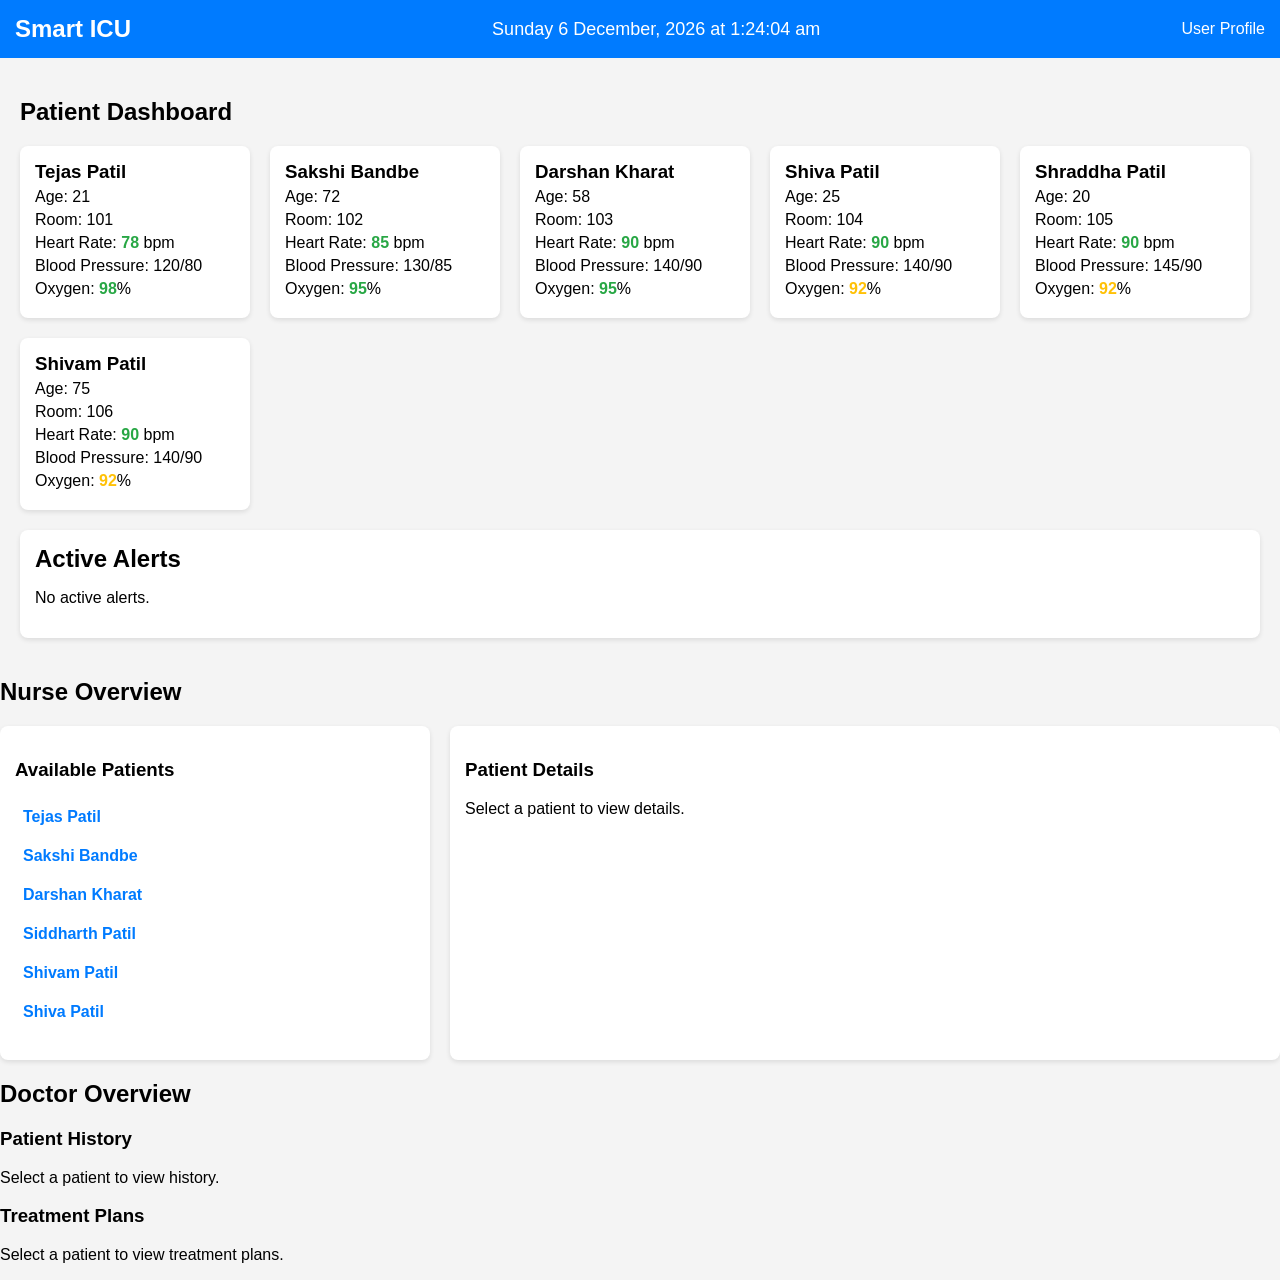
==== index.html @ 3cea61dc "add all files" ====
<!DOCTYPE html>
<html lang="en">
<head>
    <meta charset="UTF-8">
    <meta name="viewport" content="width=device-width, initial-scale=1.0">
    <title>Smart ICU Monitoring System</title>
    <link rel="stylesheet" href="styles.css">
</head>
<body>
    <header>
        <div class="logo">Smart ICU</div>
        <div class="date-time" id="dateTime"></div>
        <div class="user-profile">User Profile</div>
    </header>

    <main>
        <section class="dashboard">
            <h1>Patient Dashboard</h1>
            <div class="patient-cards" id="patientCards">
                </div>
        </section>

        <section class="alerts">
            <h2>Active Alerts</h2>
            <ul id="alertList">
                </ul>
        </section>
    </main>
    <section class="nurse">
        <h2>Nurse Overview</h2>
        <div class="nurse-dashboard">
            <div class="available-patients">
                <h3>Available Patients</h3>
                <ul>
                   <li><a href="#">Tejas Patil</a></li>
                    <li><a href="#">Sakshi Bandbe</a></li>
                    <li><a href="#">Darshan Kharat</a></li>
                    <li><a href="#">Siddharth Patil</a></li>
                    <li><a href="#">Shivam Patil</a></li>   
                    <li><a href="#">Shiva Patil</a></li>
                </ul>
            </div>
            <div class="patient-details">
                <h3>Patient Details</h3>
                <div id="patientDetails">
                    <p>Select a patient to view details.</p>
                </div>
            </div>
        </div>
    </section>

    <section class="doctor">
        <h2>Doctor Overview</h2>
        <div class="doctor-dashboard">
            <div class="patient-history">
                <h3>Patient History</h3>
                <p>Select a patient to view history.</p>
            </div>
            <div class="treatment-plans">
                <h3>Treatment Plans</h3>
                <p>Select a patient to view treatment plans.</p>
            </div>
        </div>
    </section>
    <script src="script.js"></script>
</body>
</html>
---- styles.css ----
body {
    font-family: Arial, sans-serif;
    margin: 0;
    padding: 0;
    background-color: #f4f4f4;
}

header {
    background-color: #007BFF;
    color: white;
    padding: 15px;
    display: flex;
    justify-content: space-between;
    align-items: center;
}

.logo {
    font-size: 24px;
    font-weight: bold;
}

.date-time {
    font-size: 18px;
}

.user-profile {
    cursor: pointer;
}

main {
    padding: 20px;
}

.dashboard {
    margin-bottom: 20px;
}

.patient-cards {
    display: flex;
    flex-wrap: wrap;
    gap: 20px;
}

.patient-card {
    background-color: white;
    border-radius: 8px;
    box-shadow: 0 2px 5px rgba(0, 0, 0, 0.1);
    padding: 15px;
    width: 200px;
}

.patient-card h3 {
    margin: 0;
}

.patient-card p {
    margin: 5px 0;
}

.alerts {
    background-color: white;
    border-radius: 8px;
    padding: 15px;
    box-shadow: 0 2px 5px rgba(0, 0, 0, 0.1);
}

.alerts h2 {
    margin: 0 0 10px;
}

.alerts ul {
    list-style-type: none;
    padding: 0;
}

.alerts li {
    color: white;
    margin: 5px 0;
    padding: 10px;
    border-radius: 5px;
}

.alerts li.high {
    background-color: #ff4d4d; /* Red for high priority */
}

.alerts li.medium {
    background-color: #ffc107; /* Yellow for medium priority */
    color: black;
}

.alerts li.low {
    background-color: #28a745; /* Green for low priority */
}

.nurse-dashboard {
    display: flex;
    gap: 20px;
}

.available-patients {
    flex: 1;
    background-color: #fff;
    padding: 15px;
    border-radius: 8px;
    box-shadow: 0 2px 5px rgba(0, 0, 0, 0.1);
}

.available-patients ul {
    list-style: none;
    padding: 0;
}

.available-patients li {
    margin: 5px 0;
}

.available-patients li a {
    text-decoration: none;
    color: #007BFF;
    font-weight: bold;
    display: block;
    padding: 8px;
    border-radius: 5px;
    transition: background-color 0.3s;
}

.available-patients li a:hover {
    background-color: #f0f0f0;
}

.patient-details {
    flex: 2;
    background-color: #fff;
    padding: 15px;
    border-radius: 8px;
    box-shadow: 0 2px 5px rgba(0, 0, 0, 0.1);
}

/* STYLES for Vital Sign Status Indicators */
.vital-normal {
    color: #28a745; /* Green */
    font-weight: bold;
}

.vital-warning {
    color: #ffc107; /* Yellow/Orange */
    font-weight: bold;
}

.vital-danger {
    color: #dc3545; /* Red */
    font-weight: bold;
}
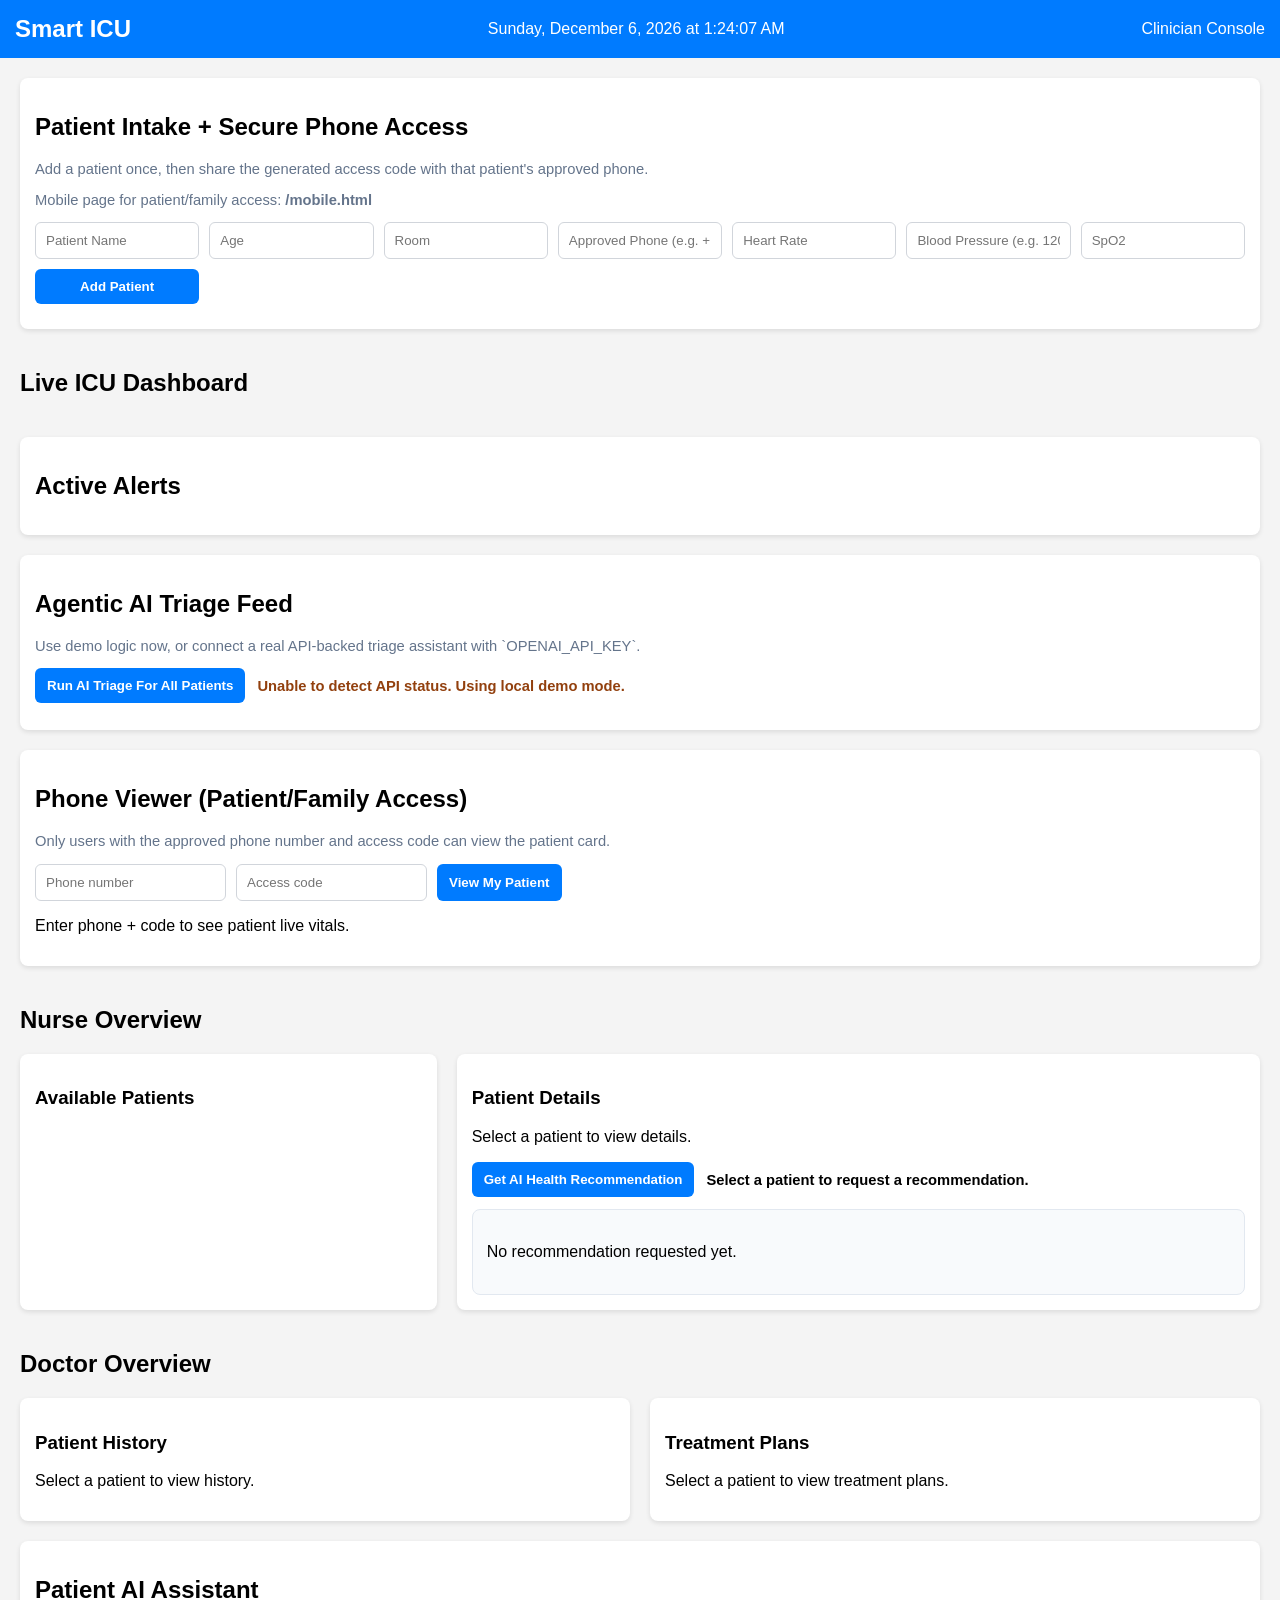
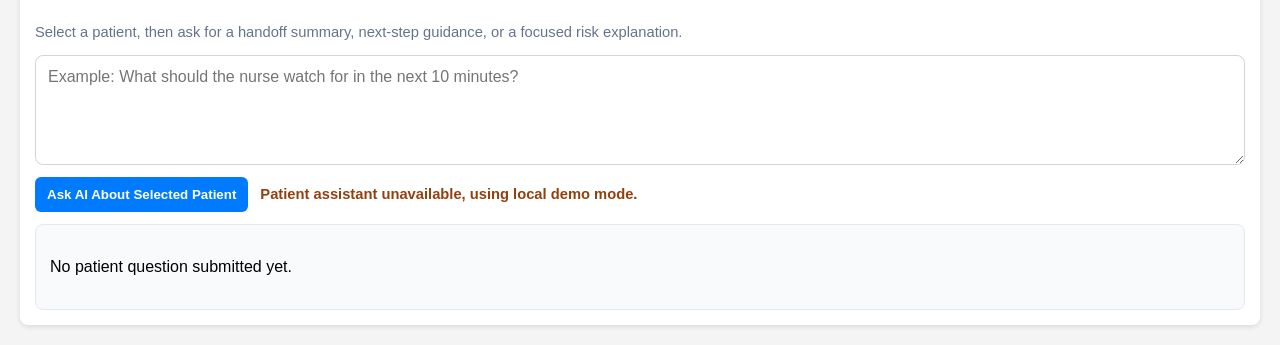
==== commit c0186557: "Add Smart ICU multi-device access app" ====
--- a/index.html
+++ b/index.html
@@ -10,58 +10,115 @@
     <header>
         <div class="logo">Smart ICU</div>
         <div class="date-time" id="dateTime"></div>
-        <div class="user-profile">User Profile</div>
+        <div class="user-profile">Clinician Console</div>
     </header>
 
     <main>
-        <section class="dashboard">
-            <h1>Patient Dashboard</h1>
-            <div class="patient-cards" id="patientCards">
-                </div>
+        <section class="input-panel">
+            <h2>Patient Intake + Secure Phone Access</h2>
+            <p class="muted">Add a patient once, then share the generated access code with that patient's approved phone.</p>
+            <p class="muted">Mobile page for patient/family access: <strong>/mobile.html</strong></p>
+            <form id="patientForm" class="patient-form">
+                <input id="pName" type="text" placeholder="Patient Name" required>
+                <input id="pAge" type="number" placeholder="Age" min="0" max="120" required>
+                <input id="pRoom" type="text" placeholder="Room" required>
+                <input id="pPhone" type="tel" placeholder="Approved Phone (e.g. +1...)" required>
+                <input id="pHeartRate" type="number" placeholder="Heart Rate" min="40" max="180" required>
+                <input id="pBloodPressure" type="text" placeholder="Blood Pressure (e.g. 120/80)" required>
+                <input id="pOxygen" type="number" placeholder="SpO2" min="70" max="100" required>
+                <button type="submit">Add Patient</button>
+            </form>
+            <div id="formStatus" class="form-status"></div>
         </section>
 
-        <section class="alerts">
+        <section class="dashboard">
+            <h1>Live ICU Dashboard</h1>
+            <div class="patient-cards" id="patientCards"></div>
+        </section>
+
+        <section class="alerts ai-alerts">
             <h2>Active Alerts</h2>
-            <ul id="alertList">
-                </ul>
+            <ul id="alertList"></ul>
+        </section>
+
+        <section class="agent">
+            <h2>Agentic AI Triage Feed</h2>
+            <p class="muted">Use demo logic now, or connect a real API-backed triage assistant with `OPENAI_API_KEY`.</p>
+            <div class="agent-toolbar">
+                <button id="runTriageBtn" type="button">Run AI Triage For All Patients</button>
+                <span id="apiStatus" class="api-status">Checking AI mode...</span>
+            </div>
+            <ul id="agentFeed" class="agent-feed"></ul>
+        </section>
+
+        <section class="phone-viewer">
+            <h2>Phone Viewer (Patient/Family Access)</h2>
+            <p class="muted">Only users with the approved phone number and access code can view the patient card.</p>
+            <div class="phone-login">
+                <input id="viewerPhone" type="tel" placeholder="Phone number">
+                <input id="viewerCode" type="text" placeholder="Access code">
+                <button id="viewPatientBtn" type="button">View My Patient</button>
+            </div>
+            <div id="viewerResult" class="viewer-result">
+                <p>Enter phone + code to see patient live vitals.</p>
+            </div>
+        </section>
+
+        <section class="nurse">
+            <h2>Nurse Overview</h2>
+            <div class="nurse-dashboard">
+                <div class="available-patients">
+                    <h3>Available Patients</h3>
+                    <ul id="patientList"></ul>
+                </div>
+                <div class="patient-details">
+                    <h3>Patient Details</h3>
+                    <div id="patientDetails">
+                        <p>Select a patient to view details.</p>
+                    </div>
+                    <div class="recommendation-panel">
+                        <div class="recommendation-actions">
+                            <button id="getHealthRecommendationBtn" type="button">Get AI Health Recommendation</button>
+                            <span id="recommendationStatus" class="api-status">Select a patient to request a recommendation.</span>
+                        </div>
+                        <div id="recommendationResult" class="chat-answer">
+                            <p>No recommendation requested yet.</p>
+                        </div>
+                    </div>
+                </div>
+            </div>
+        </section>
+
+        <section class="doctor">
+            <h2>Doctor Overview</h2>
+            <div class="doctor-dashboard">
+                <div class="patient-history">
+                    <h3>Patient History</h3>
+                    <p>Select a patient to view history.</p>
+                </div>
+                <div class="treatment-plans">
+                    <h3>Treatment Plans</h3>
+                    <p>Select a patient to view treatment plans.</p>
+                </div>
+            </div>
+        </section>
+
+        <section class="agent">
+            <h2>Patient AI Assistant</h2>
+            <p class="muted">Select a patient, then ask for a handoff summary, next-step guidance, or a focused risk explanation.</p>
+            <div class="chat-panel">
+                <textarea id="chatQuestion" rows="4" placeholder="Example: What should the nurse watch for in the next 10 minutes?"></textarea>
+                <div class="chat-actions">
+                    <button id="askPatientBtn" type="button">Ask AI About Selected Patient</button>
+                    <span id="chatStatus" class="api-status">Choose a patient to start.</span>
+                </div>
+                <div id="chatAnswer" class="chat-answer">
+                    <p>No patient question submitted yet.</p>
+                </div>
+            </div>
         </section>
     </main>
-    <section class="nurse">
-        <h2>Nurse Overview</h2>
-        <div class="nurse-dashboard">
-            <div class="available-patients">
-                <h3>Available Patients</h3>
-                <ul>
-                   <li><a href="#">Tejas Patil</a></li>
-                    <li><a href="#">Sakshi Bandbe</a></li>
-                    <li><a href="#">Darshan Kharat</a></li>
-                    <li><a href="#">Siddharth Patil</a></li>
-                    <li><a href="#">Shivam Patil</a></li>   
-                    <li><a href="#">Shiva Patil</a></li>
-                </ul>
-            </div>
-            <div class="patient-details">
-                <h3>Patient Details</h3>
-                <div id="patientDetails">
-                    <p>Select a patient to view details.</p>
-                </div>
-            </div>
-        </div>
-    </section>
 
-    <section class="doctor">
-        <h2>Doctor Overview</h2>
-        <div class="doctor-dashboard">
-            <div class="patient-history">
-                <h3>Patient History</h3>
-                <p>Select a patient to view history.</p>
-            </div>
-            <div class="treatment-plans">
-                <h3>Treatment Plans</h3>
-                <p>Select a patient to view treatment plans.</p>
-            </div>
-        </div>
-    </section>
     <script src="script.js"></script>
 </body>
-</html>+</html>
--- a/styles.css
+++ b/styles.css
@@ -5,13 +5,54 @@
     background-color: #f4f4f4;
 }
 
+.mobile-body {
+    min-height: 100vh;
+    display: grid;
+    place-items: center;
+    padding: 20px;
+}
+
+.mobile-main {
+    width: min(100%, 540px);
+}
+
+.mobile-access-card {
+    background-color: #fff;
+    border-radius: 14px;
+    padding: 24px;
+    box-shadow: 0 10px 30px rgba(15, 23, 42, 0.12);
+}
+
+.mobile-login {
+    display: grid;
+    gap: 12px;
+    margin: 16px 0;
+}
+
+.mobile-login input {
+    padding: 12px;
+    border: 1px solid #d1d5db;
+    border-radius: 8px;
+}
+
+.mobile-login button {
+    background-color: #007bff;
+    color: white;
+    border: none;
+    border-radius: 8px;
+    padding: 12px 14px;
+    cursor: pointer;
+    font-weight: 700;
+}
+
 header {
-    background-color: #007BFF;
+    background-color: #007bff;
     color: white;
     padding: 15px;
     display: flex;
     justify-content: space-between;
     align-items: center;
+    gap: 10px;
 }
 
 .logo {
@@ -20,104 +61,241 @@
 }
 
 .date-time {
-    font-size: 18px;
-}
-
-.user-profile {
-    cursor: pointer;
+    font-size: 16px;
+    text-align: center;
 }
 
 main {
     padding: 20px;
-}
-
-.dashboard {
-    margin-bottom: 20px;
-}
-
-.patient-cards {
-    display: flex;
-    flex-wrap: wrap;
+    display: grid;
     gap: 20px;
 }
 
+.input-panel,
+.alerts,
+.agent,
+.phone-viewer,
+.available-patients,
+.patient-details,
+.patient-history,
+.treatment-plans,
 .patient-card {
-    background-color: white;
-    border-radius: 8px;
-    box-shadow: 0 2px 5px rgba(0, 0, 0, 0.1);
-    padding: 15px;
-    width: 200px;
-}
-
-.patient-card h3 {
-    margin: 0;
-}
-
-.patient-card p {
-    margin: 5px 0;
-}
-
-.alerts {
-    background-color: white;
+    background-color: #fff;
     border-radius: 8px;
     padding: 15px;
     box-shadow: 0 2px 5px rgba(0, 0, 0, 0.1);
 }
 
-.alerts h2 {
-    margin: 0 0 10px;
-}
-
-.alerts ul {
+.muted {
+    color: #64748b;
+    font-size: 0.92rem;
+}
+
+.patient-form {
+    display: grid;
+    grid-template-columns: repeat(auto-fit, minmax(150px, 1fr));
+    gap: 10px;
+    margin-top: 10px;
+}
+
+.patient-form input,
+.phone-login input {
+    padding: 10px;
+    border: 1px solid #d1d5db;
+    border-radius: 6px;
+}
+
+.patient-form button,
+.phone-login button,
+.regen-code-btn,
+#runTriageBtn,
+#askPatientBtn,
+#getHealthRecommendationBtn {
+    background-color: #007bff;
+    color: white;
+    border: none;
+    border-radius: 6px;
+    padding: 10px 12px;
+    cursor: pointer;
+    font-weight: 700;
+}
+
+.regen-code-btn {
+    background-color: #1d4ed8;
+}
+
+.regen-code-btn:hover {
+    background-color: #1e40af;
+}
+
+.patient-form button:hover,
+.phone-login button:hover,
+#runTriageBtn:hover,
+#askPatientBtn:hover,
+#getHealthRecommendationBtn:hover {
+    background-color: #005fcc;
+}
+
+.agent-toolbar {
+    display: flex;
+    align-items: center;
+    gap: 12px;
+    flex-wrap: wrap;
+    margin-bottom: 12px;
+}
+
+.api-status {
+    font-size: 0.92rem;
+    font-weight: 700;
+}
+
+.api-live {
+    color: #166534;
+}
+
+.api-demo {
+    color: #92400e;
+}
+
+.agent-source {
+    display: inline-block;
+    margin-top: 6px;
+    font-size: 0.85rem;
+    opacity: 0.8;
+}
+
+.chat-panel {
+    display: grid;
+    gap: 12px;
+}
+
+.chat-panel textarea {
+    width: 100%;
+    min-height: 110px;
+    resize: vertical;
+    padding: 12px;
+    border: 1px solid #d1d5db;
+    border-radius: 8px;
+    font: inherit;
+    box-sizing: border-box;
+}
+
+.chat-actions {
+    display: flex;
+    gap: 12px;
+    align-items: center;
+    flex-wrap: wrap;
+}
+
+.chat-answer {
+    border: 1px solid #e2e8f0;
+    background: #f8fafc;
+    border-radius: 8px;
+    padding: 14px;
+    line-height: 1.5;
+}
+
+.recommendation-panel {
+    margin-top: 14px;
+    display: grid;
+    gap: 12px;
+}
+
+.recommendation-actions {
+    display: flex;
+    gap: 12px;
+    align-items: center;
+    flex-wrap: wrap;
+}
+
+.form-status {
+    margin-top: 10px;
+    font-weight: 700;
+    color: #0f766e;
+}
+
+.patient-cards {
+    display: flex;
+    flex-wrap: wrap;
+    gap: 20px;
+}
+
+.patient-card {
+    width: 220px;
+}
+
+.secure-code {
+    color: #1d4ed8;
+    font-size: 0.9rem;
+}
+
+.alerts ul,
+.agent-feed,
+.available-patients ul {
     list-style-type: none;
     padding: 0;
-}
-
-.alerts li {
-    color: white;
-    margin: 5px 0;
+    margin: 0;
+}
+
+.alerts li,
+.agent-feed li {
+    margin: 8px 0;
     padding: 10px;
-    border-radius: 5px;
-}
-
-.alerts li.high {
-    background-color: #ff4d4d; /* Red for high priority */
-}
-
-.alerts li.medium {
-    background-color: #ffc107; /* Yellow for medium priority */
-    color: black;
-}
-
-.alerts li.low {
-    background-color: #28a745; /* Green for low priority */
-}
-
-.nurse-dashboard {
+    border-radius: 6px;
+}
+
+.alerts li.high,
+.risk-high {
+    background-color: #fee2e2;
+    color: #991b1b;
+}
+
+.alerts li.medium,
+.risk-medium {
+    background-color: #fef3c7;
+    color: #92400e;
+}
+
+.alerts li.low,
+.risk-low {
+    background-color: #dcfce7;
+    color: #166534;
+}
+
+.phone-login {
+    display: flex;
+    flex-wrap: wrap;
+    gap: 10px;
+    margin: 10px 0;
+}
+
+.viewer-result .denied {
+    color: #b91c1c;
+    font-weight: 700;
+}
+
+.phone-card {
+    border: 1px solid #e2e8f0;
+    border-radius: 8px;
+    padding: 12px;
+    background: #f8fafc;
+}
+
+.nurse-dashboard,
+.doctor-dashboard {
     display: flex;
     gap: 20px;
+    flex-wrap: wrap;
 }
 
 .available-patients {
     flex: 1;
-    background-color: #fff;
-    padding: 15px;
-    border-radius: 8px;
-    box-shadow: 0 2px 5px rgba(0, 0, 0, 0.1);
-}
-
-.available-patients ul {
-    list-style: none;
-    padding: 0;
-}
-
-.available-patients li {
-    margin: 5px 0;
+    min-width: 240px;
 }
 
 .available-patients li a {
     text-decoration: none;
-    color: #007BFF;
+    color: #007bff;
     font-weight: bold;
     display: block;
     padding: 8px;
@@ -125,30 +303,45 @@
     transition: background-color 0.3s;
 }
 
-.available-patients li a:hover {
-    background-color: #f0f0f0;
-}
-
-.patient-details {
+.available-patients li a:hover,
+.available-patients li a.active {
+    background-color: #eaf3ff;
+}
+
+.patient-details,
+.patient-history,
+.treatment-plans {
     flex: 2;
-    background-color: #fff;
-    padding: 15px;
-    border-radius: 8px;
-    box-shadow: 0 2px 5px rgba(0, 0, 0, 0.1);
-}
-
-/* STYLES for Vital Sign Status Indicators */
+    min-width: 260px;
+}
+
 .vital-normal {
-    color: #28a745; /* Green */
+    color: #16a34a;
     font-weight: bold;
 }
 
 .vital-warning {
-    color: #ffc107; /* Yellow/Orange */
+    color: #d97706;
     font-weight: bold;
 }
 
 .vital-danger {
-    color: #dc3545; /* Red */
-    font-weight: bold;
-}+    color: #dc2626;
+    font-weight: bold;
+}
+
+@media (max-width: 768px) {
+    header {
+        flex-direction: column;
+        text-align: center;
+    }
+
+    .phone-login {
+        flex-direction: column;
+    }
+
+    .agent-toolbar {
+        flex-direction: column;
+        align-items: flex-start;
+    }
+}
